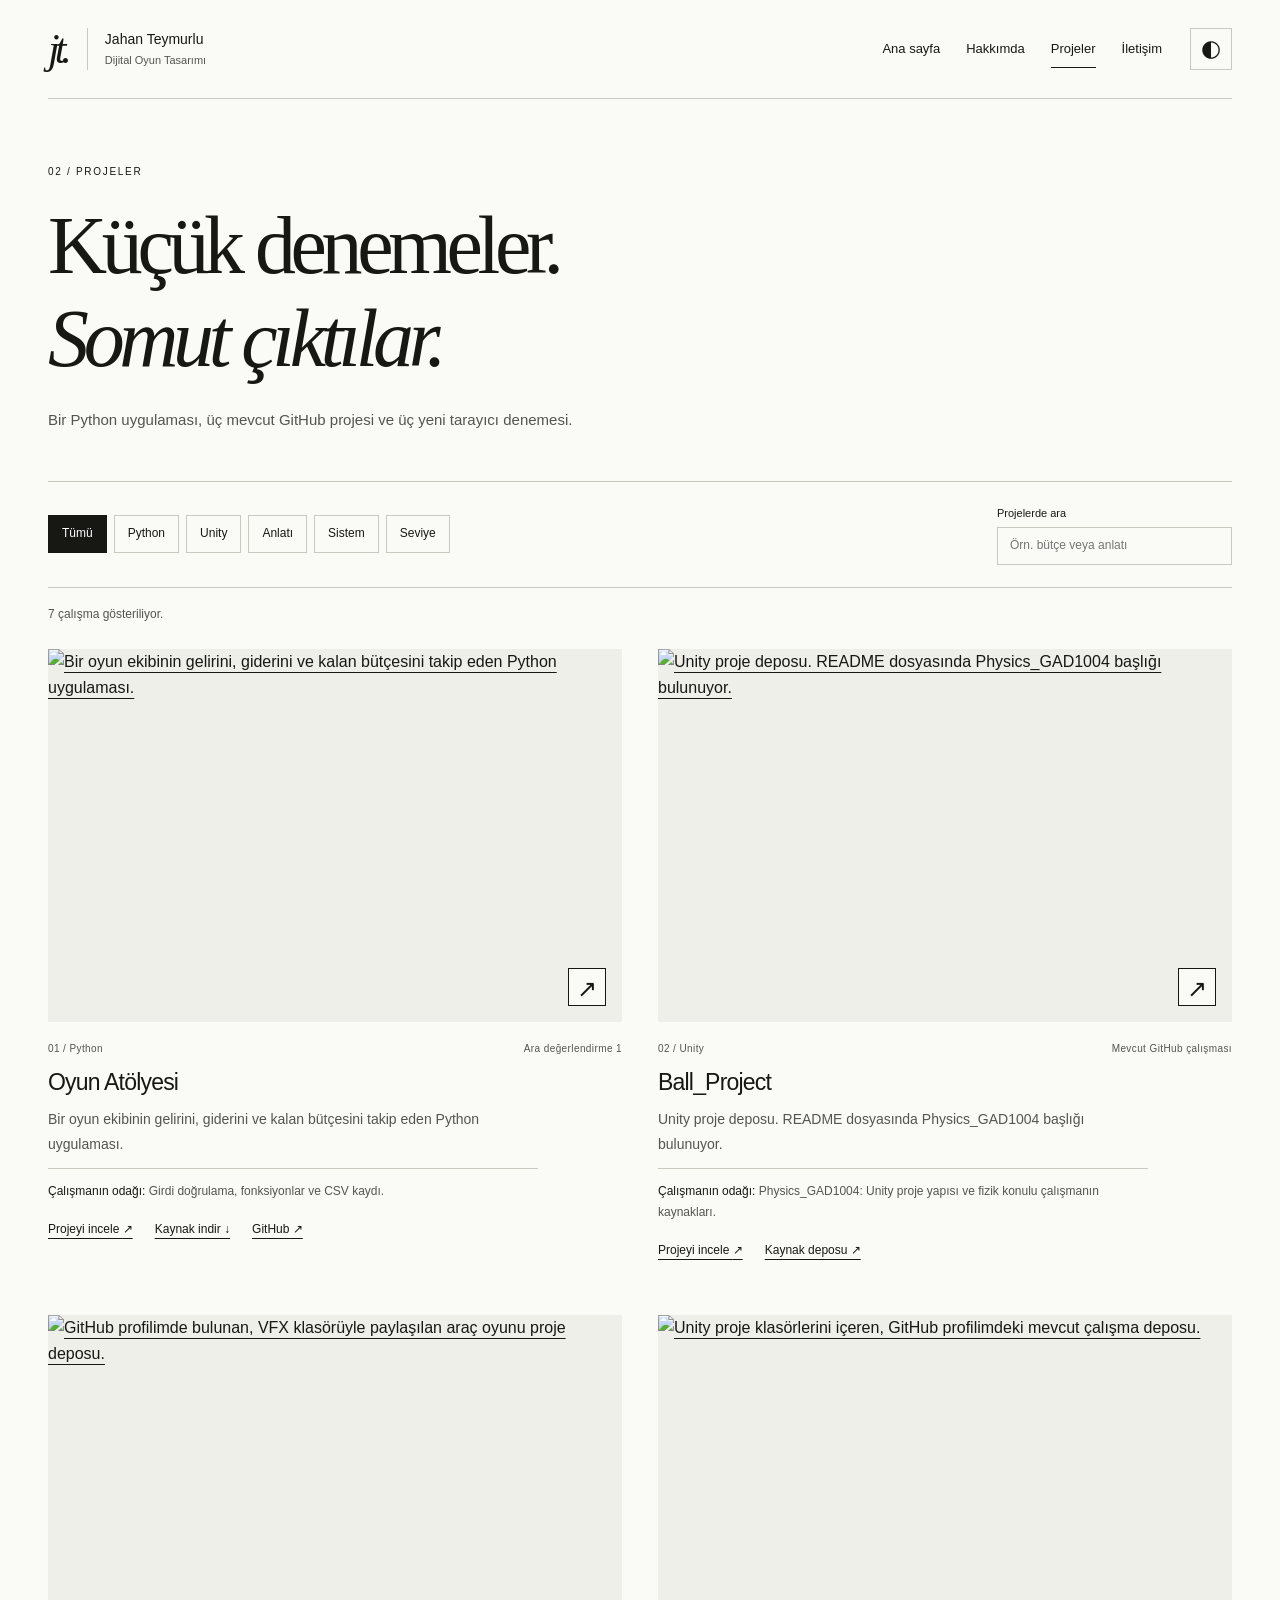
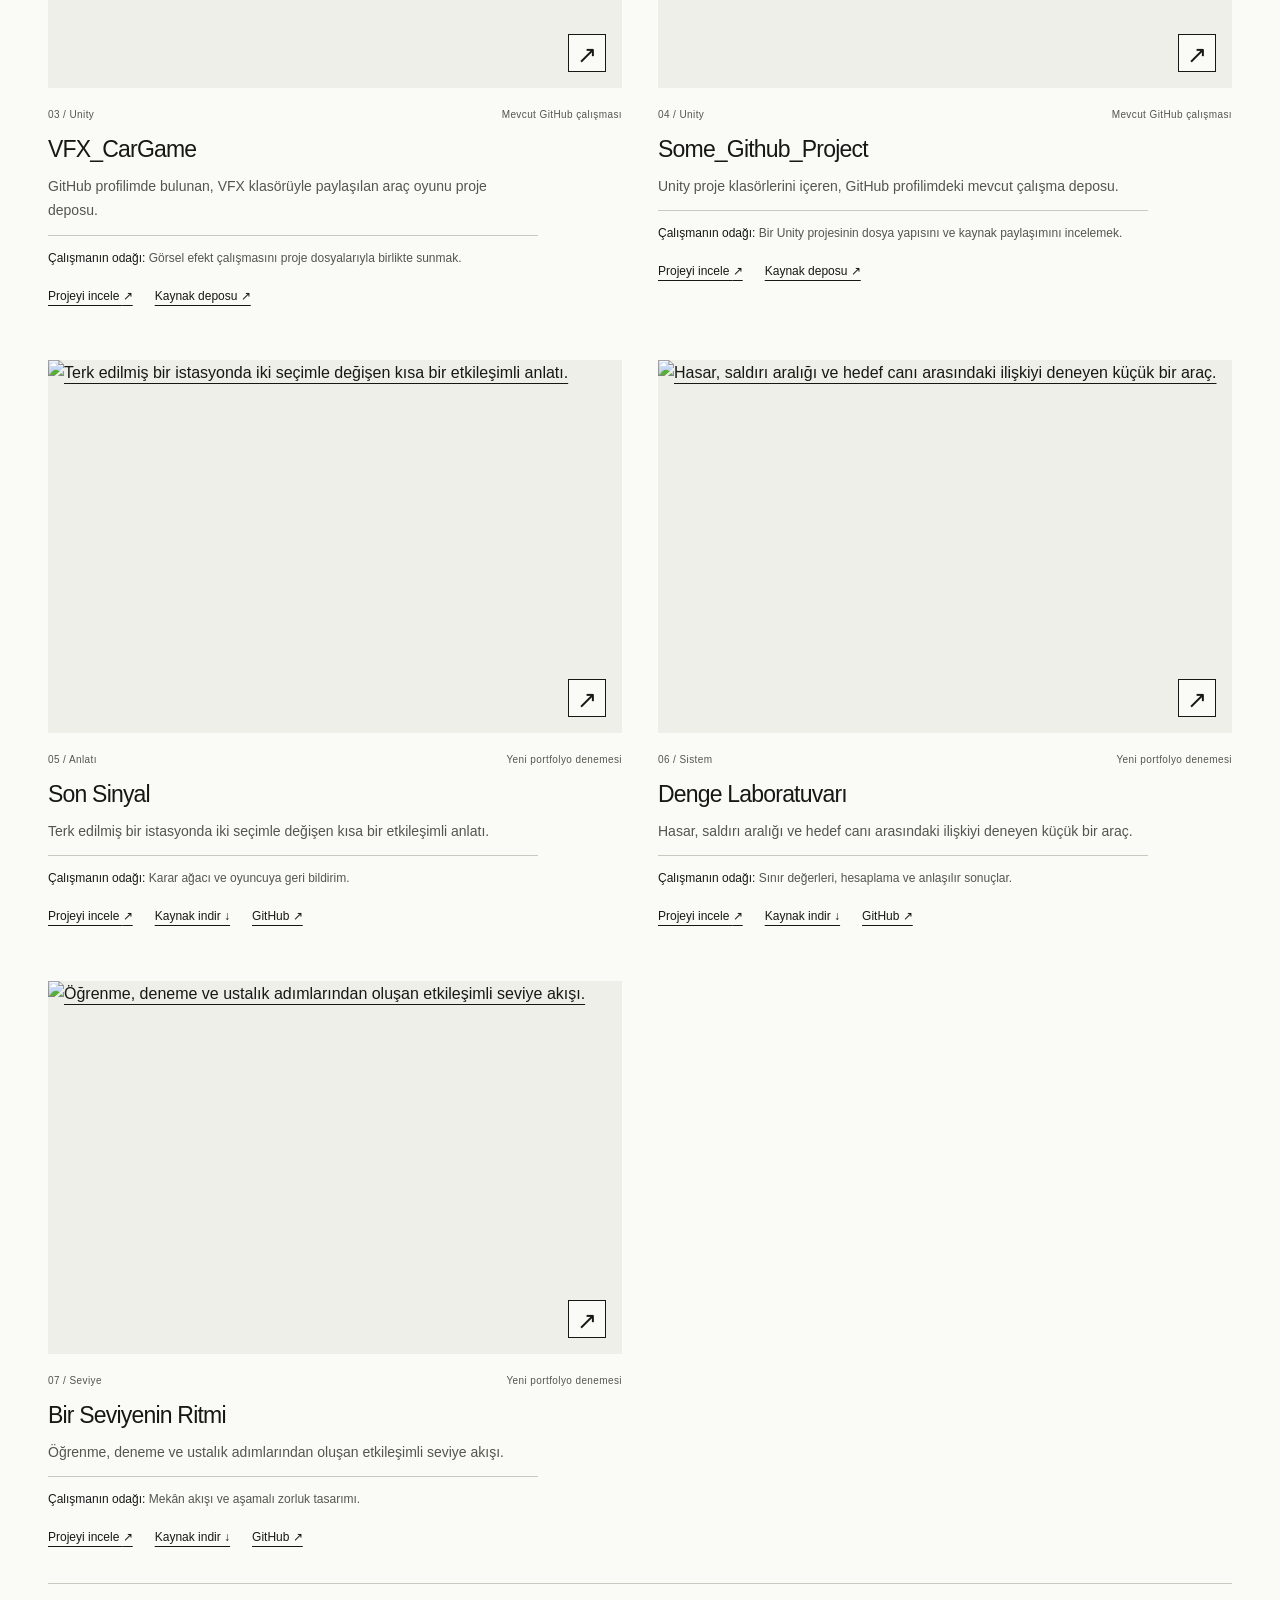
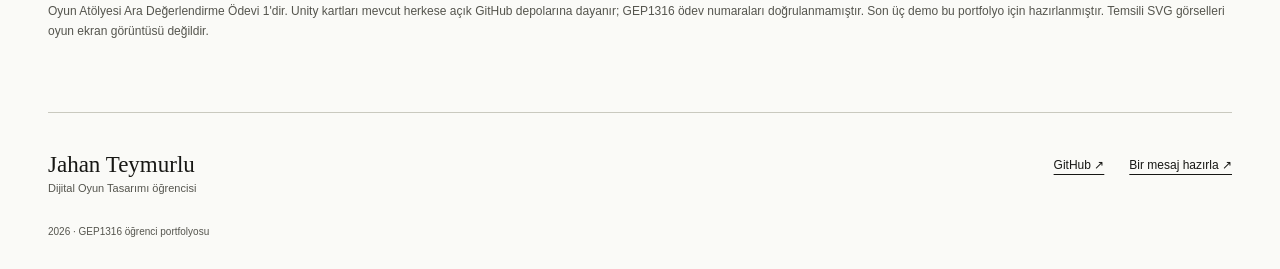
==== projeler.html @ d1275ce3 "Portfolyo ana sayfaları, ortak stiller ve süreç belgeleri" ====
<!doctype html>
<html lang="tr"><head><meta charset="utf-8"><meta name="viewport" content="width=device-width, initial-scale=1">
<meta name="description" content="Jahan Teymurlu'nun dijital oyun tasarımı öğrenci portfolyosu. Python, etkileşimli anlatı ve oyun tasarımı denemeleri.">
<meta name="color-scheme" content="light dark"><meta name="referrer" content="strict-origin-when-cross-origin">
<meta http-equiv="Content-Security-Policy" content="default-src 'self'; script-src 'self'; style-src 'self'; img-src 'self'; connect-src 'none'; form-action 'none'; object-src 'none'; base-uri 'self'">
<title>Projeler · Jahan Teymurlu</title><link rel="icon" href="assets/favicon.svg" type="image/svg+xml">
<link rel="stylesheet" href="style.css"><script src="script.js" defer></script></head>
<body><a class="skip" href="#icerik">İçeriğe geç</a><header class="site-header wrap">
<a class="brand" href="index.html" aria-label="Jahan Teymurlu, ana sayfa"><span class="brand-symbol" aria-hidden="true">jt.</span><span>Jahan Teymurlu<small>Dijital Oyun Tasarımı</small></span></a>
<div class="header-right"><nav id="main-nav" aria-label="Ana gezinti"><a href="index.html">Ana sayfa</a><a href="hakkimda.html">Hakkımda</a><a href="projeler.html" aria-current="page">Projeler</a><a href="iletisim.html">İletişim</a></nav>
<button type="button" class="theme-toggle icon-button" aria-label="Karanlık temayı aç" aria-pressed="false"><span aria-hidden="true">◐</span></button>
<button type="button" class="menu-toggle" aria-expanded="false" aria-controls="main-nav">Menü <span aria-hidden="true">☰</span></button></div></header>
<main id="icerik" class="wrap" tabindex="-1"><section class="page-intro"><p class="eyebrow">02 / PROJELER</p><h1>Küçük denemeler.<br><em>Somut çıktılar.</em></h1><p>Bir Python uygulaması, üç mevcut GitHub projesi ve üç yeni tarayıcı denemesi.</p></section>
<section aria-label="Proje koleksiyonu"><div class="project-toolbar"><div class="filter-group" role="group" aria-label="Projeleri kategoriye göre filtrele"><button type="button" class="filter-button" data-filter="Tümü" aria-pressed="true">Tümü</button><button type="button" class="filter-button" data-filter="Python" aria-pressed="false">Python</button><button type="button" class="filter-button" data-filter="Unity" aria-pressed="false">Unity</button><button type="button" class="filter-button" data-filter="Anlatı" aria-pressed="false">Anlatı</button><button type="button" class="filter-button" data-filter="Sistem" aria-pressed="false">Sistem</button><button type="button" class="filter-button" data-filter="Seviye" aria-pressed="false">Seviye</button></div><div class="search-box"><label for="project-search">Projelerde ara</label><input id="project-search" type="search" placeholder="Örn. bütçe veya anlatı" maxlength="80" autocomplete="off"></div></div>
<p id="project-count" class="results-count" role="status" aria-live="polite">7 çalışma gösteriliyor.</p><h2 class="sr-only">Proje listesi</h2><div class="project-grid" id="project-list"><article class="project-card" data-category="Python" data-title="Oyun Atölyesi">
<a class="project-image" href="projeler/oyun-atolyesi.html" aria-label="Oyun Atölyesi projesini incele"><img src="assets/butce.svg" alt="Bir oyun ekibinin gelirini, giderini ve kalan bütçesini takip eden Python uygulaması." width="800" height="520" loading="lazy"><span class="image-arrow" aria-hidden="true">↗</span></a>
<div class="project-meta"><span>01 / Python</span><span>Ara değerlendirme 1</span></div><h3><a href="projeler/oyun-atolyesi.html">Oyun Atölyesi</a></h3><p>Bir oyun ekibinin gelirini, giderini ve kalan bütçesini takip eden Python uygulaması.</p>
<p class="learning"><strong>Çalışmanın odağı:</strong> Girdi doğrulama, fonksiyonlar ve CSV kaydı.</p><div class="card-links"><a href="projeler/oyun-atolyesi.html">Projeyi incele <span aria-hidden="true">↗</span></a><a href="indir/oyun-atolyesi.zip" download>Kaynak indir ↓</a><a class="repo-link" href="https://github.com/Anpunabis/gep1316-portfolyo" target="_blank" rel="noopener noreferrer">GitHub ↗</a></div></article><article class="project-card" data-category="Unity" data-title="Ball_Project">
<a class="project-image" href="projeler/ball-project.html" aria-label="Ball_Project projesini incele"><img src="assets/ball.svg" alt="Unity proje deposu. README dosyasında Physics_GAD1004 başlığı bulunuyor." width="800" height="520" loading="lazy"><span class="image-arrow" aria-hidden="true">↗</span></a>
<div class="project-meta"><span>02 / Unity</span><span>Mevcut GitHub çalışması</span></div><h3><a href="projeler/ball-project.html">Ball_Project</a></h3><p>Unity proje deposu. README dosyasında Physics_GAD1004 başlığı bulunuyor.</p>
<p class="learning"><strong>Çalışmanın odağı:</strong> Physics_GAD1004: Unity proje yapısı ve fizik konulu çalışmanın kaynakları.</p><div class="card-links"><a href="projeler/ball-project.html">Projeyi incele <span aria-hidden="true">↗</span></a><a href="https://github.com/Anpunabis/Ball_Project" target="_blank" rel="noopener noreferrer">Kaynak deposu ↗</a></div></article><article class="project-card" data-category="Unity" data-title="VFX_CarGame">
<a class="project-image" href="projeler/vfx-cargame.html" aria-label="VFX_CarGame projesini incele"><img src="assets/arac.svg" alt="GitHub profilimde bulunan, VFX klasörüyle paylaşılan araç oyunu proje deposu." width="800" height="520" loading="lazy"><span class="image-arrow" aria-hidden="true">↗</span></a>
<div class="project-meta"><span>03 / Unity</span><span>Mevcut GitHub çalışması</span></div><h3><a href="projeler/vfx-cargame.html">VFX_CarGame</a></h3><p>GitHub profilimde bulunan, VFX klasörüyle paylaşılan araç oyunu proje deposu.</p>
<p class="learning"><strong>Çalışmanın odağı:</strong> Görsel efekt çalışmasını proje dosyalarıyla birlikte sunmak.</p><div class="card-links"><a href="projeler/vfx-cargame.html">Projeyi incele <span aria-hidden="true">↗</span></a><a href="https://github.com/Anpunabis/VFX_CarGame" target="_blank" rel="noopener noreferrer">Kaynak deposu ↗</a></div></article><article class="project-card" data-category="Unity" data-title="Some_Github_Project">
<a class="project-image" href="projeler/unity-denemesi.html" aria-label="Some_Github_Project projesini incele"><img src="assets/unity.svg" alt="Unity proje klasörlerini içeren, GitHub profilimdeki mevcut çalışma deposu." width="800" height="520" loading="lazy"><span class="image-arrow" aria-hidden="true">↗</span></a>
<div class="project-meta"><span>04 / Unity</span><span>Mevcut GitHub çalışması</span></div><h3><a href="projeler/unity-denemesi.html">Some_Github_Project</a></h3><p>Unity proje klasörlerini içeren, GitHub profilimdeki mevcut çalışma deposu.</p>
<p class="learning"><strong>Çalışmanın odağı:</strong> Bir Unity projesinin dosya yapısını ve kaynak paylaşımını incelemek.</p><div class="card-links"><a href="projeler/unity-denemesi.html">Projeyi incele <span aria-hidden="true">↗</span></a><a href="https://github.com/Anpunabis/Some_Github_Project" target="_blank" rel="noopener noreferrer">Kaynak deposu ↗</a></div></article><article class="project-card" data-category="Anlatı" data-title="Son Sinyal">
<a class="project-image" href="projeler/son-sinyal.html" aria-label="Son Sinyal projesini incele"><img src="assets/anlati.svg" alt="Terk edilmiş bir istasyonda iki seçimle değişen kısa bir etkileşimli anlatı." width="800" height="520" loading="lazy"><span class="image-arrow" aria-hidden="true">↗</span></a>
<div class="project-meta"><span>05 / Anlatı</span><span>Yeni portfolyo denemesi</span></div><h3><a href="projeler/son-sinyal.html">Son Sinyal</a></h3><p>Terk edilmiş bir istasyonda iki seçimle değişen kısa bir etkileşimli anlatı.</p>
<p class="learning"><strong>Çalışmanın odağı:</strong> Karar ağacı ve oyuncuya geri bildirim.</p><div class="card-links"><a href="projeler/son-sinyal.html">Projeyi incele <span aria-hidden="true">↗</span></a><a href="projeler/son-sinyal.html" download>Kaynak indir ↓</a><a class="repo-link" href="https://github.com/Anpunabis/gep1316-portfolyo" target="_blank" rel="noopener noreferrer">GitHub ↗</a></div></article><article class="project-card" data-category="Sistem" data-title="Denge Laboratuvarı">
<a class="project-image" href="projeler/denge-laboratuvari.html" aria-label="Denge Laboratuvarı projesini incele"><img src="assets/denge.svg" alt="Hasar, saldırı aralığı ve hedef canı arasındaki ilişkiyi deneyen küçük bir araç." width="800" height="520" loading="lazy"><span class="image-arrow" aria-hidden="true">↗</span></a>
<div class="project-meta"><span>06 / Sistem</span><span>Yeni portfolyo denemesi</span></div><h3><a href="projeler/denge-laboratuvari.html">Denge Laboratuvarı</a></h3><p>Hasar, saldırı aralığı ve hedef canı arasındaki ilişkiyi deneyen küçük bir araç.</p>
<p class="learning"><strong>Çalışmanın odağı:</strong> Sınır değerleri, hesaplama ve anlaşılır sonuçlar.</p><div class="card-links"><a href="projeler/denge-laboratuvari.html">Projeyi incele <span aria-hidden="true">↗</span></a><a href="projeler/denge-laboratuvari.html" download>Kaynak indir ↓</a><a class="repo-link" href="https://github.com/Anpunabis/gep1316-portfolyo" target="_blank" rel="noopener noreferrer">GitHub ↗</a></div></article><article class="project-card" data-category="Seviye" data-title="Bir Seviyenin Ritmi">
<a class="project-image" href="projeler/seviye-akisi.html" aria-label="Bir Seviyenin Ritmi projesini incele"><img src="assets/seviye.svg" alt="Öğrenme, deneme ve ustalık adımlarından oluşan etkileşimli seviye akışı." width="800" height="520" loading="lazy"><span class="image-arrow" aria-hidden="true">↗</span></a>
<div class="project-meta"><span>07 / Seviye</span><span>Yeni portfolyo denemesi</span></div><h3><a href="projeler/seviye-akisi.html">Bir Seviyenin Ritmi</a></h3><p>Öğrenme, deneme ve ustalık adımlarından oluşan etkileşimli seviye akışı.</p>
<p class="learning"><strong>Çalışmanın odağı:</strong> Mekân akışı ve aşamalı zorluk tasarımı.</p><div class="card-links"><a href="projeler/seviye-akisi.html">Projeyi incele <span aria-hidden="true">↗</span></a><a href="projeler/seviye-akisi.html" download>Kaynak indir ↓</a><a class="repo-link" href="https://github.com/Anpunabis/gep1316-portfolyo" target="_blank" rel="noopener noreferrer">GitHub ↗</a></div></article></div><p id="no-results" class="empty-state" hidden>Bu aramaya uygun çalışma bulunamadı. Başka bir kelime deneyin veya Tümü filtresini seçin.</p></section>
<aside class="small-note">Oyun Atölyesi Ara Değerlendirme Ödevi 1'dir. Unity kartları mevcut herkese açık GitHub depolarına dayanır; GEP1316 ödev numaraları doğrulanmamıştır. Son üç demo bu portfolyo için hazırlanmıştır. Temsili SVG görselleri oyun ekran görüntüsü değildir.</aside></main>
<footer class="site-footer wrap"><a class="footer-name" href="index.html">Jahan Teymurlu<span>Dijital Oyun Tasarımı öğrencisi</span></a><div><a href="https://github.com/Anpunabis" target="_blank" rel="noopener noreferrer">GitHub ↗</a><a href="iletisim.html">Bir mesaj hazırla ↗</a></div><p>2026 · GEP1316 öğrenci portfolyosu</p></footer>
</body></html>
---- style.css ----
/* Ortak stiller. Harici font, izleyici ve CSS kütüphanesi kullanılmaz. */
:root{color-scheme:light;--bg:#fafaf7;--surface:#efefea;--ink:#171714;--muted:#55554e;--line:#c9c9bf;--inverse:#fff;--error:#9e2020;--serif:Georgia,'Times New Roman',serif;--sans:Arial,Helvetica,sans-serif}
:root[data-theme=dark]{color-scheme:dark;--bg:#171714;--surface:#252521;--ink:#f5f5ed;--muted:#b9b9ae;--line:#58584f;--inverse:#171714;--error:#ffb4b4}
*{box-sizing:border-box}html{scroll-behavior:smooth;scroll-padding-top:28px}body{margin:0;background:var(--bg);color:var(--ink);font:16px/1.65 var(--sans)}a{color:inherit;text-underline-offset:5px}a:hover{text-decoration-thickness:2px}button,input,textarea{font:inherit}button,a,input,textarea{-webkit-tap-highlight-color:transparent}button{cursor:pointer}button:disabled{cursor:wait}img{max-width:100%;height:auto;display:block}button:focus-visible,a:focus-visible,input:focus-visible,textarea:focus-visible,[tabindex]:focus-visible{outline:3px solid var(--ink);outline-offset:5px}input,textarea{border-radius:0}h1,h2,h3,p,figure{margin:0}h1,h2,h3{line-height:1.13;font-weight:400}h1,h2{font-family:var(--serif)}h1{font-size:clamp(48px,6.4vw,92px);letter-spacing:-.065em}h1 em{font-weight:400}h2{font-size:clamp(30px,3vw,44px);letter-spacing:-.04em}h3{font-size:23px;letter-spacing:-.035em}p+p{margin-top:17px}[hidden]{display:none!important}.wrap{width:min(1240px,calc(100% - 96px));margin-inline:auto}.skip{position:fixed;left:20px;top:-100px;padding:12px 20px;background:var(--ink);color:var(--inverse);z-index:20}.skip:focus{top:12px}.site-header{display:flex;align-items:center;justify-content:space-between;gap:22px;padding-block:28px;border-bottom:1px solid var(--line)}.brand{display:flex;align-items:center;gap:17px;text-decoration:none;font-size:14px;line-height:1.4}.brand-symbol{font:italic 42px/1 var(--serif);letter-spacing:-5px;border-right:1px solid var(--line);padding-right:20px}.brand small{display:block;color:var(--muted);font-size:11px;margin-top:3px}.header-right{display:flex;align-items:center;gap:28px}nav{display:flex;gap:26px}nav a{font-size:13px;text-decoration:none;padding-block:8px}nav a[aria-current]{border-bottom:1px solid var(--ink)}.icon-button{border:1px solid var(--line);background:none;color:var(--ink);width:42px;height:42px;font-size:23px;display:grid;place-items:center}.menu-toggle{display:none;background:none;color:var(--ink);border:1px solid var(--line);padding:9px 12px}.hero{display:grid;grid-template-columns:1.25fr 1fr;gap:7%;padding-block:72px 82px;align-items:center}.eyebrow{font-size:10px;font-family:var(--sans);font-weight:400;letter-spacing:.17em;line-height:1.6}.dot{display:inline-block;width:6px;height:6px;background:var(--ink);border-radius:50%;margin-right:8px;vertical-align:middle}.hero h1{margin-top:28px;font-size:clamp(48px,5.6vw,82px)}.hero-intro{max-width:445px;color:var(--muted);margin-top:28px;font-size:15px;line-height:1.8}.hero-actions{display:flex;align-items:center;flex-wrap:wrap;gap:25px;margin-top:30px}.button{display:inline-flex;justify-content:center;align-items:center;gap:28px;padding:14px 21px;color:var(--inverse);background:var(--ink);border:1px solid var(--ink);text-decoration:none;font-size:13px;line-height:1.5}.button:hover{opacity:.85}.button.secondary{color:var(--ink);background:none}.text-link{background:none;border:0;padding:0;font-size:13px;color:var(--ink);text-decoration:underline;text-underline-offset:6px;white-space:nowrap}.hero-caption{display:flex;gap:20px;flex-wrap:wrap;margin-top:66px;font-size:10px;color:var(--muted);letter-spacing:.02em}.hero-art{min-width:0}.hero-art img{width:100%;max-height:465px;object-fit:cover;object-position:center;border:1px solid var(--line)}.hero-art figcaption{display:flex;justify-content:space-between;font-size:9px;letter-spacing:.12em;margin-top:12px}.section{padding-block:54px 70px;border-top:1px solid var(--line)}.section-heading{display:flex;align-items:end;justify-content:space-between;gap:20px;margin-bottom:34px}.section-heading h2{margin-top:12px}.project-grid{display:grid;grid-template-columns:1fr 1fr;gap:54px 36px}.project-card{min-width:0}.project-image{position:relative;display:block;overflow:hidden;background:var(--surface)}.project-image img{width:100%;transition:transform .25s ease}.project-image:hover img{transform:scale(1.025)}.image-arrow{position:absolute;right:16px;bottom:16px;border:1px solid #171714;background:#fafaf7;color:#171714;display:grid;place-items:center;width:38px;height:38px;font-size:24px}.project-meta{display:flex;justify-content:space-between;gap:12px;margin-top:19px;color:var(--muted);font-size:10px;letter-spacing:.04em}.project-card h3{margin-top:12px}.project-card h3 a{text-decoration:none}.project-card>p{font-size:14px;line-height:1.75;color:var(--muted);margin-top:12px;max-width:490px}.project-card .learning{font-size:12px;padding-top:12px;border-top:1px solid var(--line)}.learning strong{font-weight:400;color:var(--ink)}.card-links{display:flex;gap:22px;flex-wrap:wrap;margin-top:18px;font-size:12px}.approach{margin-block:0 76px;padding:42px;border:1px solid var(--line);display:grid;grid-template-columns:1fr 1.2fr;gap:24px 50px}.approach .eyebrow{grid-column:1/-1}.approach p:not(.eyebrow){align-self:center;color:var(--muted);font-size:14px;max-width:400px}.approach>a{grid-column:2}.site-footer{border-top:1px solid var(--line);padding-block:35px 28px;display:grid;grid-template-columns:1fr auto;gap:30px}.footer-name{font-family:var(--serif);font-size:23px;line-height:1.5;text-decoration:none}.footer-name span{display:block;font:11px var(--sans);color:var(--muted)}.site-footer>div{display:flex;gap:25px;font-size:12px;align-items:start;padding-top:8px}.site-footer>p{grid-column:1/-1;font-size:10px;color:var(--muted)}.page-intro{padding-block:65px 48px}.page-intro h1{margin-top:20px}.page-intro>p:last-child{color:var(--muted);font-size:15px;max-width:640px;margin-top:23px}.page-intro.compact{padding-top:30px}.about-layout{display:grid;grid-template-columns:.8fr 1.2fr;gap:90px;padding-bottom:85px}.profile-note img{border:1px solid var(--line)}.profile-note p{font-size:12px;color:var(--muted);margin-top:15px;max-width:300px}.about-text section+section{margin-top:38px;padding-top:32px;border-top:1px solid var(--line)}.about-text h2{font-size:30px;margin-top:10px}.about-text p:not(.eyebrow){margin-top:18px;font-size:14px;color:var(--muted)}.tag-list{padding:0;margin:20px 0 0;list-style:none;display:flex;gap:8px;flex-wrap:wrap}.tag-list li{padding:5px 11px;border:1px solid var(--line);font-size:11px}.note{background:var(--surface);padding:24px}.note h2{font-size:25px}.note p{font-size:13px;color:var(--muted);margin-top:12px}.note .button{margin-top:22px}.project-toolbar{border-block:1px solid var(--line);padding-block:22px;display:flex;align-items:center;justify-content:space-between;gap:25px}.filter-group{display:flex;gap:7px;flex-wrap:wrap}.filter-button{padding:8px 13px;background:none;color:var(--ink);border:1px solid var(--line);font-size:12px}.filter-button[aria-pressed=true]{background:var(--ink);border-color:var(--ink);color:var(--inverse)}.search-box label{display:block;font-size:11px;margin-bottom:5px}.search-box input{width:235px;max-width:100%;padding:8px 12px;background:var(--bg);border:1px solid var(--line);color:var(--ink);font-size:12px}.results-count{font-size:12px;color:var(--muted);padding-block:17px 24px}.small-note{color:var(--muted);font-size:12px;margin-block:35px 70px;border-top:1px solid var(--line);padding-top:18px}.empty-state{padding:38px;background:var(--surface)}.contact-layout{display:grid;grid-template-columns:.8fr 1.2fr;gap:100px;margin-bottom:80px}.contact-aside h2,.form-section h2{font-size:30px;margin-bottom:25px}.social-row{display:flex;justify-content:space-between;border-block:1px solid var(--line);padding:18px 0;text-decoration:none;font-size:17px}.social-row small{display:block;font-size:12px;color:var(--muted)}.contact-aside>p{font-size:13px;color:var(--muted);margin-block:25px}.contact-aside .note strong{font-size:13px}.field{margin-bottom:21px}.field label{display:block;font-size:13px;margin-bottom:8px}.field label span{color:var(--muted);font-size:11px}.field input,.field textarea{display:block;width:100%;padding:11px 13px;border:1px solid var(--line);background:var(--bg);color:var(--ink);font-size:14px}.field textarea{resize:vertical;min-height:135px}.field [aria-invalid=true]{border:2px solid var(--error)}.field-error{font-size:12px;color:var(--error);min-height:0}.field-error:not(:empty){margin-top:6px}.field-foot{display:flex;justify-content:space-between;gap:10px;font-size:10px;color:var(--muted);margin-top:5px}.privacy-note{font-size:11px;color:var(--muted);margin-block:8px 22px}.message-preview{margin-top:25px;background:var(--surface);padding:24px}.message-preview h3{font-size:20px}.message-preview pre{white-space:pre-wrap;overflow-wrap:anywhere;font:13px/1.8 var(--sans);margin-block:18px}.hint{font-size:11px;color:var(--muted);margin-top:10px}#form-status{font-size:13px;margin-top:18px}.back-link{display:inline-block;font-size:12px;margin-top:35px}.detail-image{width:100%;max-height:450px;object-fit:cover;border:1px solid var(--line)}.detail-grid{display:grid;grid-template-columns:1.3fr 1fr;gap:65px;margin-block:42px 80px}.detail-grid h2{font-size:28px;margin-block:25px 14px}.detail-grid p{font-size:14px;color:var(--muted)}.detail-grid .note{align-self:start}.detail-grid .note h2{margin-top:0}.demo-layout{display:grid;grid-template-columns:1.35fr 1fr;gap:65px;margin-bottom:80px}.story-panel,.calculator{padding:35px;border:1px solid var(--line);background:var(--surface)}.story-panel h2{font-size:35px;margin-block:18px}.story-panel>p:not(.eyebrow){font-size:15px}.choice-list{display:grid;gap:12px;margin-block:25px}.choice-list button{padding:14px 18px;background:var(--bg);color:var(--ink);border:1px solid var(--ink);text-align:left;font-size:14px}.choice-list button:hover{background:var(--ink);color:var(--inverse)}#story-reset{margin-top:24px}.demo-notes h2,.demo-notes h3{font-size:25px;margin-block:0 18px}.demo-notes h3{margin-top:30px;font-family:var(--serif)}.demo-notes p{font-size:14px;color:var(--muted)}.calculator h2{font-size:30px;margin-bottom:25px}.balance-result{border-top:1px solid var(--line);margin-top:25px;padding-top:25px;display:grid;grid-template-columns:repeat(3,1fr);gap:15px}.balance-result span{font-size:10px;color:var(--muted)}.balance-result strong{display:block;font:26px var(--serif);color:var(--ink);margin-top:7px}#balance-error{font-size:12px;color:var(--error);margin-top:15px}.level-image{object-fit:contain;background:#efefea;max-height:440px}.level-demo{margin-block:40px 70px}.level-demo h2{font-size:30px}.stage-buttons{display:grid;grid-template-columns:repeat(4,1fr);gap:12px;margin-block:25px}.stage-buttons button{border:1px solid var(--line);padding:12px;background:none;color:var(--ink);font-size:12px}.stage-buttons button[aria-pressed=true]{background:var(--ink);color:var(--inverse)}.stage-note{padding:30px;background:var(--surface)}.stage-note h3{font-family:var(--serif);font-size:26px;margin-bottom:14px}.stage-note p{font-size:14px;max-width:750px}
@media(min-width:1600px){.hero{padding-block:95px}.hero-art img{max-height:520px}}
@media(max-width:1024px){.wrap{width:calc(100% - 56px)}.hero{gap:5%;padding-block:50px}.hero h1{font-size:60px}.hero-caption{margin-top:32px;gap:10px}.header-right{gap:18px}nav{gap:18px}.about-layout,.contact-layout{gap:45px}.project-toolbar{align-items:start}.demo-layout{gap:30px}.detail-grid{gap:35px}.story-panel,.calculator{padding:25px}.balance-result{grid-template-columns:1fr;gap:15px}.balance-result strong{display:inline-block;margin-left:12px}}
@media(max-width:700px){.wrap{width:calc(100% - 36px)}.site-header{padding-block:18px;gap:12px;flex-wrap:wrap}.brand{gap:12px;font-size:12px}.brand-symbol{font-size:35px;padding-right:14px}.brand small{font-size:9px}.header-right{gap:9px}.icon-button{width:38px;height:38px}.menu-toggle{display:block;font-size:12px}.js nav{display:none}.js nav[data-open=true]{display:flex}nav{order:3;position:absolute;left:18px;right:18px;top:92px;z-index:10;flex-direction:column;padding:17px;background:var(--bg);border:1px solid var(--ink);gap:4px}nav a{padding:10px;font-size:14px}.hero{grid-template-columns:1fr;padding-block:42px;gap:38px}.hero h1{font-size:clamp(46px,10vw,70px);margin-top:21px}.hero-intro{font-size:14px;margin-top:20px}.hero-actions{margin-top:23px;gap:22px}.hero-caption{margin-top:30px;gap:16px}.hero-art img{max-height:330px}.hero-art figcaption{font-size:8px}.section{padding-block:32px 45px}.section-heading{align-items:start;gap:14px;margin-bottom:24px}.section-heading>.text-link{font-size:11px;margin-top:22px}.project-grid{grid-template-columns:1fr;gap:38px}.project-meta{font-size:9px}.project-card h3{font-size:24px}.approach{padding:24px;grid-template-columns:1fr;gap:22px;margin-bottom:45px}.approach>a,.approach .eyebrow{grid-column:auto}.site-footer{grid-template-columns:1fr;gap:22px}.site-footer>p{grid-column:auto}.page-intro{padding-block:40px 32px}.page-intro h1{font-size:clamp(43px,9vw,64px)}.page-intro>p:last-child{font-size:14px;margin-top:20px}.about-layout,.contact-layout,.detail-grid,.demo-layout{grid-template-columns:1fr;gap:35px;margin-bottom:45px}.about-layout{padding-bottom:0}.profile-note img{max-height:300px;width:100%;object-fit:cover}.profile-note p{max-width:none}.about-text section+section{padding-top:25px;margin-top:28px}.project-toolbar{flex-direction:column;gap:18px}.filter-group{gap:7px}.filter-button{padding:7px 10px;font-size:11px}.search-box{width:100%}.search-box input{width:100%}.contact-aside .note{padding:20px}.contact-aside h2{margin-bottom:18px}.detail-grid{margin-top:28px}.demo-layout{gap:35px}.story-panel,.calculator{padding:23px}.story-panel h2{font-size:30px}.stage-buttons{grid-template-columns:1fr 1fr}.stage-note{padding:23px}.small-note{margin-bottom:40px}.detail-image{max-height:300px}.back-link{margin-top:25px}}
@media(prefers-reduced-motion:reduce){html{scroll-behavior:auto}*,*::before,*::after{transition:none!important;animation:none!important}}
.sr-only{position:absolute;width:1px;height:1px;padding:0;margin:-1px;overflow:hidden;clip-path:inset(50%);white-space:nowrap;border:0}
@media print{body{color:#000;background:#fff}.site-header,.site-footer,.filter-group,.search-box,.hero-actions{display:none}.wrap{width:100%}.hero,.project-grid,.about-layout{display:block}.hero-art{max-width:45%}a{color:#000}.project-card{break-inside:avoid;margin-bottom:25px}}
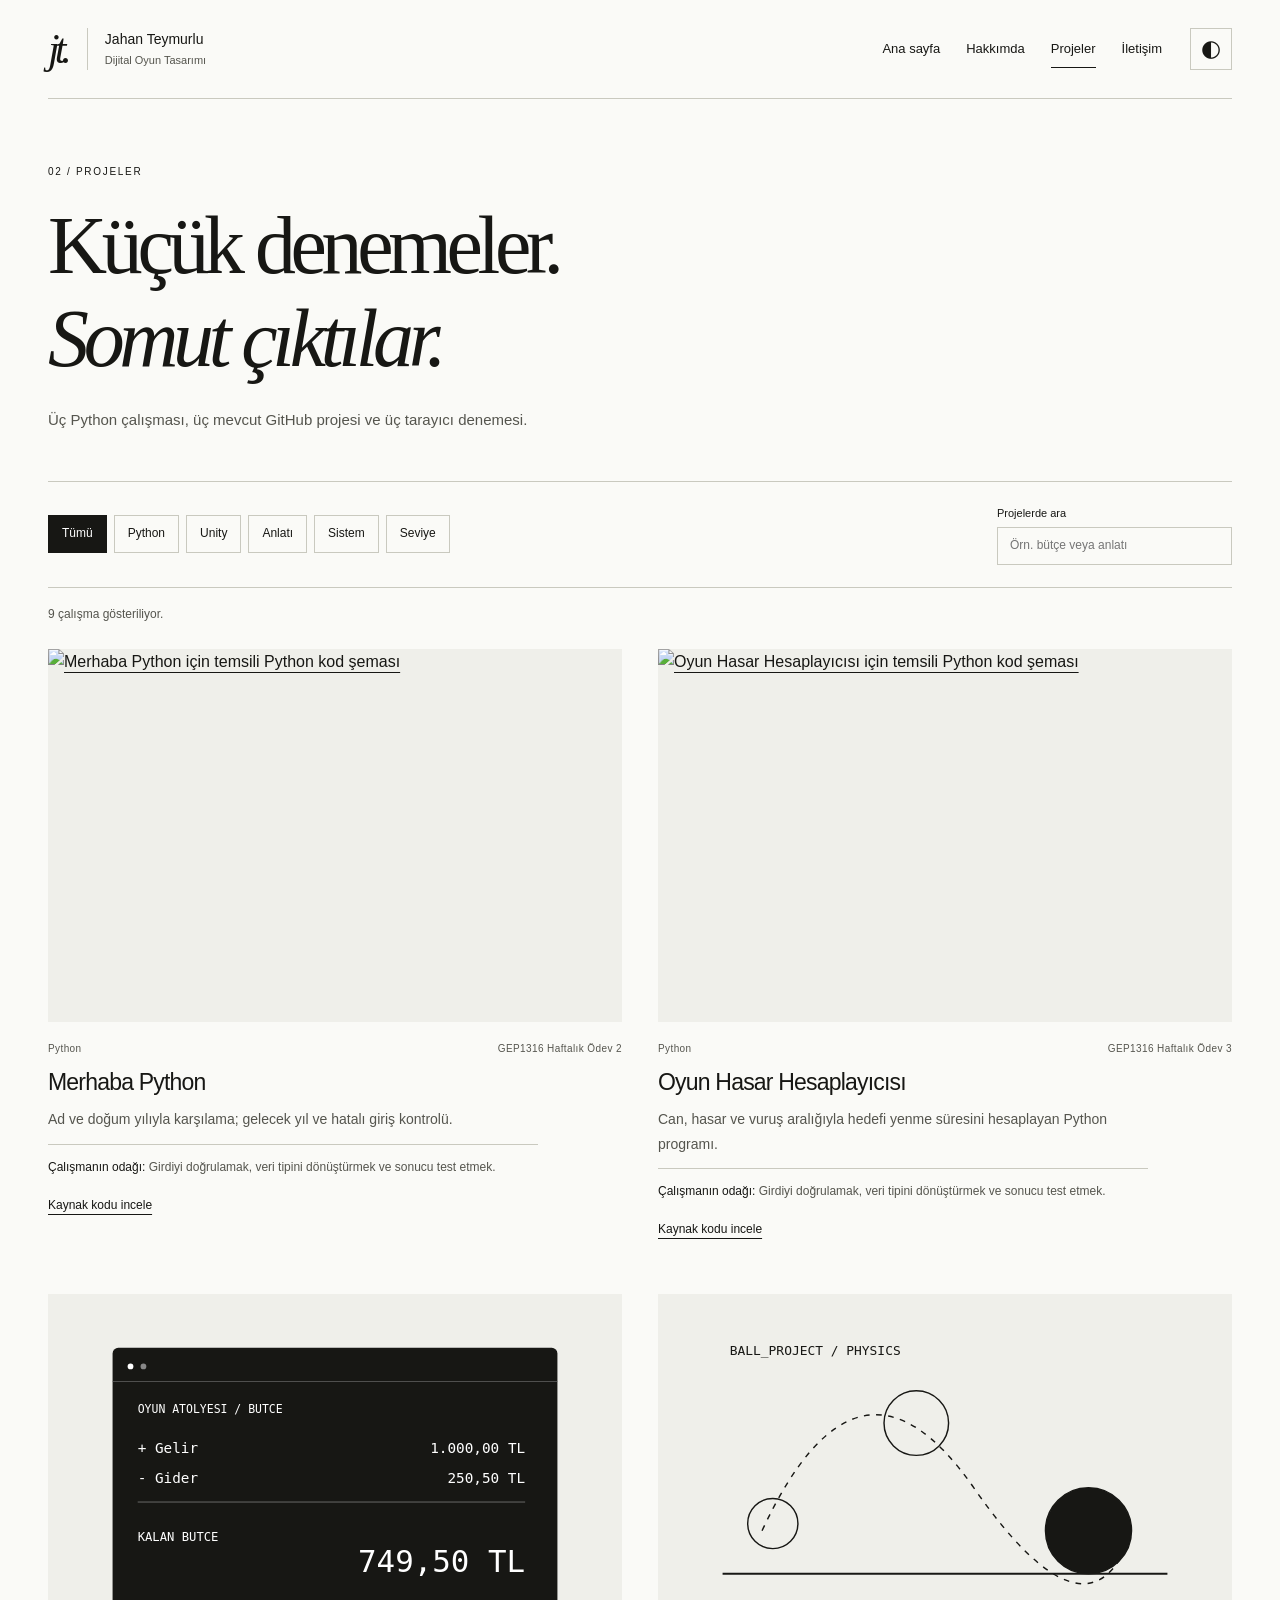
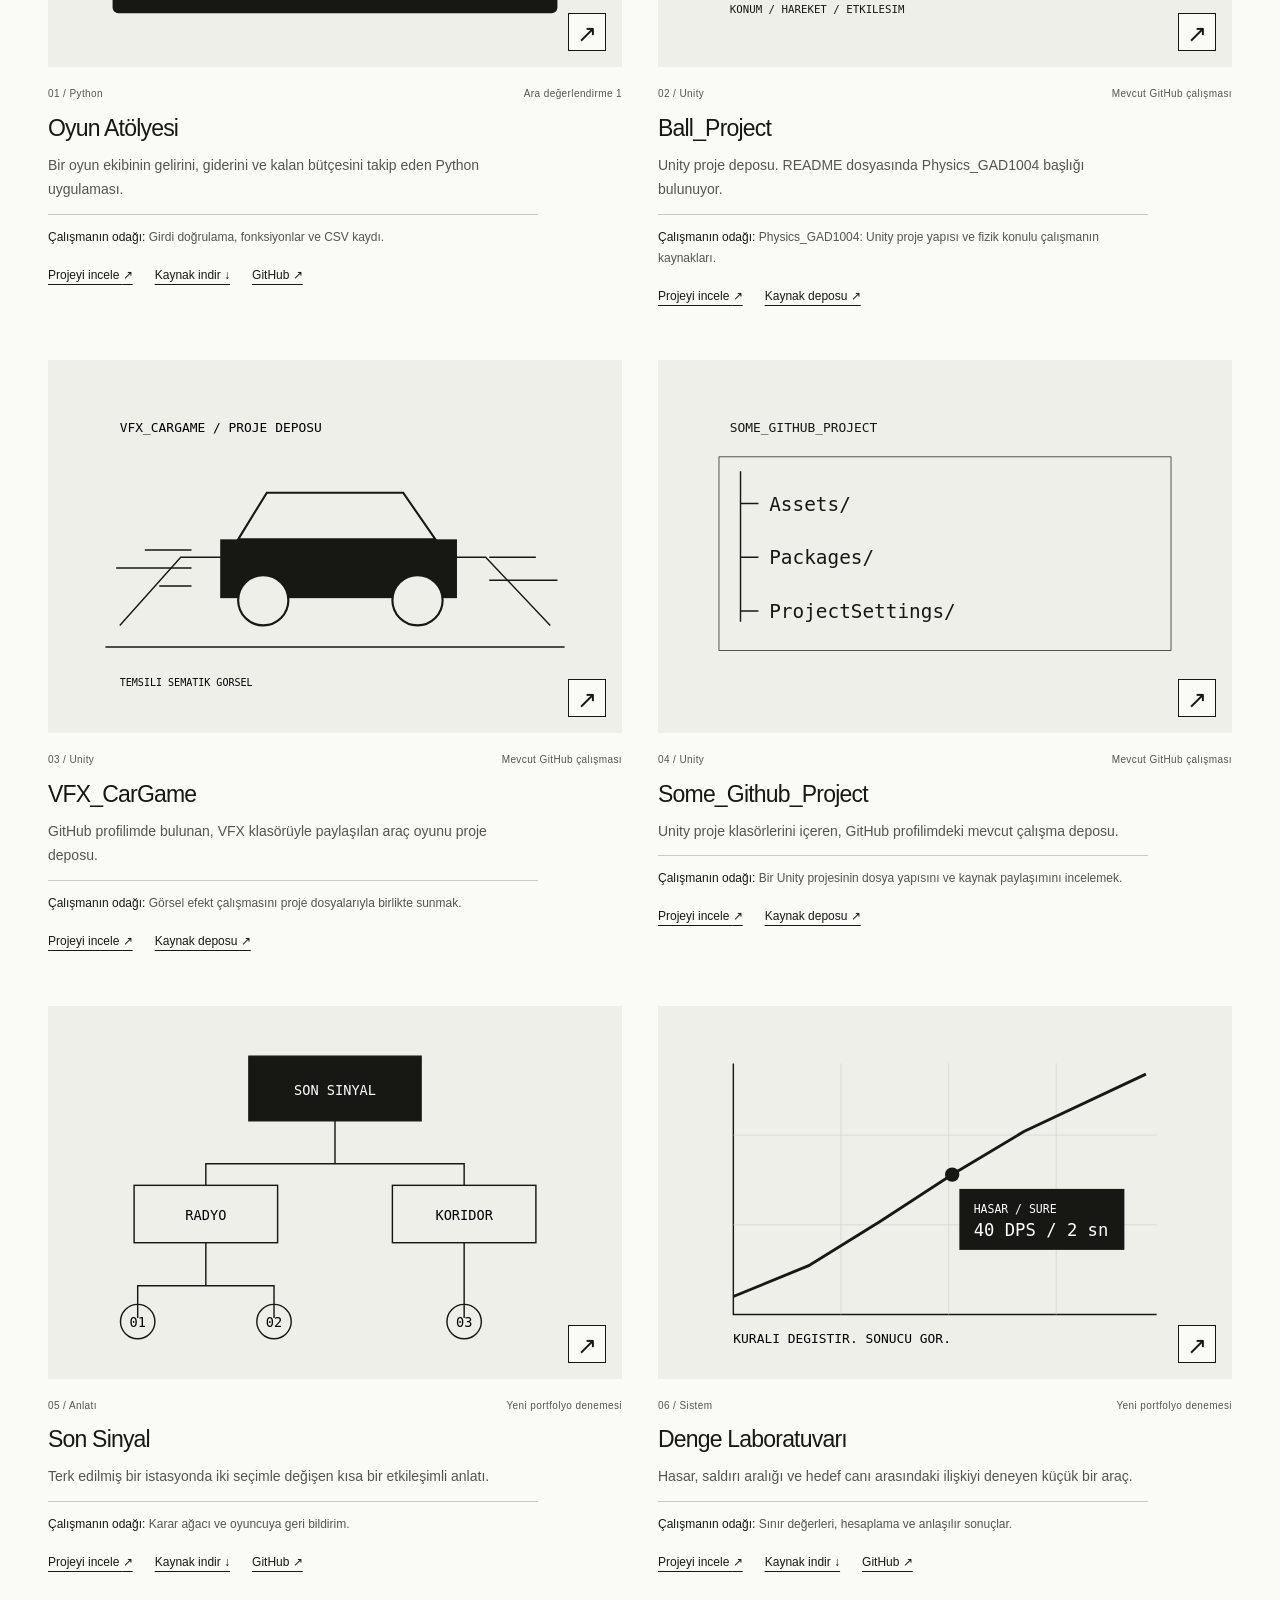
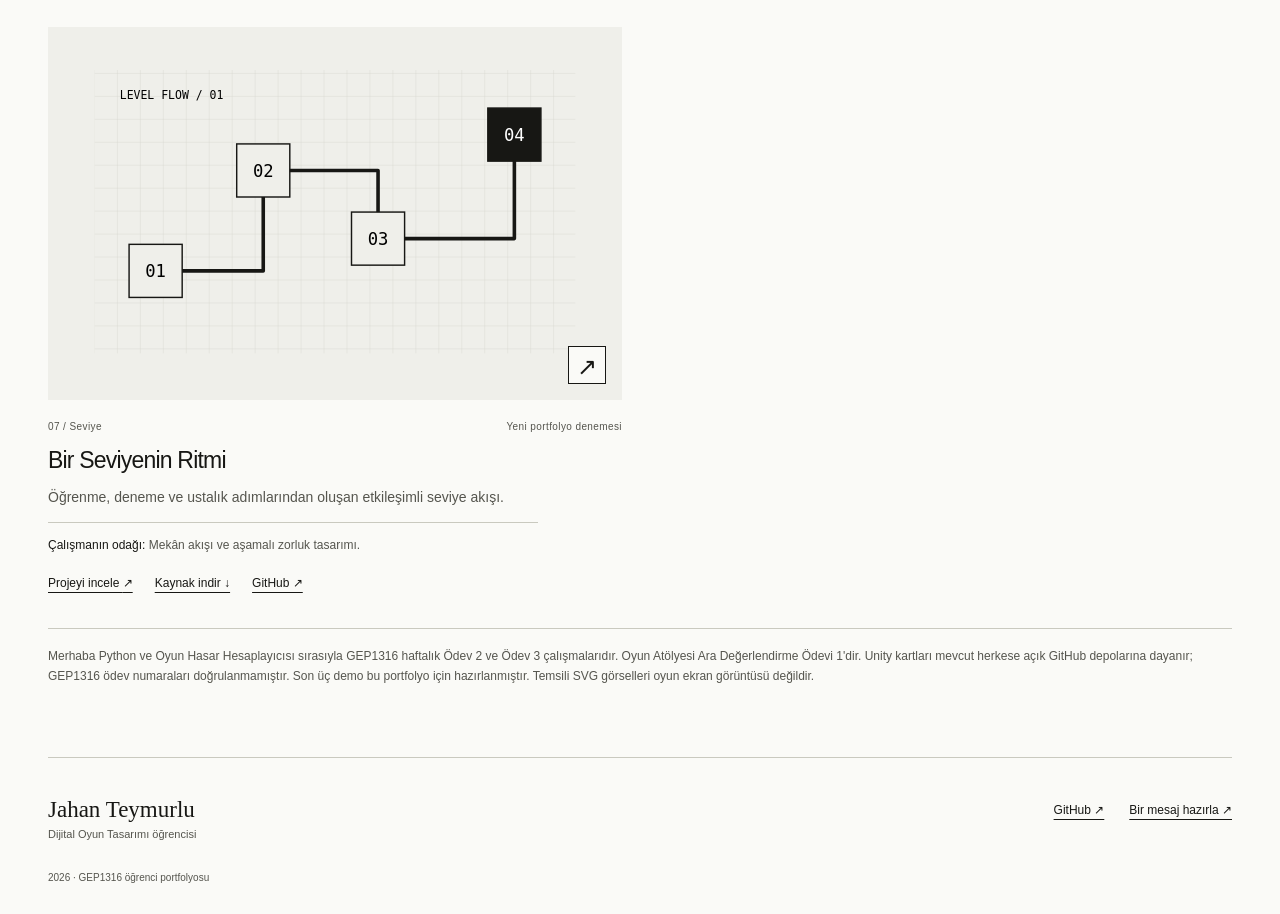
==== commit 79bfb02a: "Haftalik Odev 2 ve 3 programlarini portfolyoya ekle" ====
--- a/projeler.html
+++ b/projeler.html
@@ -10,9 +10,9 @@
 <div class="header-right"><nav id="main-nav" aria-label="Ana gezinti"><a href="index.html">Ana sayfa</a><a href="hakkimda.html">Hakkımda</a><a href="projeler.html" aria-current="page">Projeler</a><a href="iletisim.html">İletişim</a></nav>
 <button type="button" class="theme-toggle icon-button" aria-label="Karanlık temayı aç" aria-pressed="false"><span aria-hidden="true">◐</span></button>
 <button type="button" class="menu-toggle" aria-expanded="false" aria-controls="main-nav">Menü <span aria-hidden="true">☰</span></button></div></header>
-<main id="icerik" class="wrap" tabindex="-1"><section class="page-intro"><p class="eyebrow">02 / PROJELER</p><h1>Küçük denemeler.<br><em>Somut çıktılar.</em></h1><p>Bir Python uygulaması, üç mevcut GitHub projesi ve üç yeni tarayıcı denemesi.</p></section>
+<main id="icerik" class="wrap" tabindex="-1"><section class="page-intro"><p class="eyebrow">02 / PROJELER</p><h1>Küçük denemeler.<br><em>Somut çıktılar.</em></h1><p>Üç Python çalışması, üç mevcut GitHub projesi ve üç tarayıcı denemesi.</p></section>
 <section aria-label="Proje koleksiyonu"><div class="project-toolbar"><div class="filter-group" role="group" aria-label="Projeleri kategoriye göre filtrele"><button type="button" class="filter-button" data-filter="Tümü" aria-pressed="true">Tümü</button><button type="button" class="filter-button" data-filter="Python" aria-pressed="false">Python</button><button type="button" class="filter-button" data-filter="Unity" aria-pressed="false">Unity</button><button type="button" class="filter-button" data-filter="Anlatı" aria-pressed="false">Anlatı</button><button type="button" class="filter-button" data-filter="Sistem" aria-pressed="false">Sistem</button><button type="button" class="filter-button" data-filter="Seviye" aria-pressed="false">Seviye</button></div><div class="search-box"><label for="project-search">Projelerde ara</label><input id="project-search" type="search" placeholder="Örn. bütçe veya anlatı" maxlength="80" autocomplete="off"></div></div>
-<p id="project-count" class="results-count" role="status" aria-live="polite">7 çalışma gösteriliyor.</p><h2 class="sr-only">Proje listesi</h2><div class="project-grid" id="project-list"><article class="project-card" data-category="Python" data-title="Oyun Atölyesi">
+<p id="project-count" class="results-count" role="status" aria-live="polite">9 çalışma gösteriliyor.</p><h2 class="sr-only">Proje listesi</h2><div class="project-grid" id="project-list"><article class="project-card" data-category="Python" data-title="Merhaba Python"><a class="project-image" href="https://github.com/Anpunabis/gep1316-portfolyo/blob/main/merhaba.py" aria-label="Merhaba Python kaynak kodu"><img src="assets/haftalik-python.svg" alt="Merhaba Python için temsili Python kod şeması" width="800" height="520" loading="lazy"></a><div class="project-meta"><span>Python</span><span>GEP1316 Haftalık Ödev 2</span></div><h3><a href="https://github.com/Anpunabis/gep1316-portfolyo/blob/main/merhaba.py">Merhaba Python</a></h3><p>Ad ve doğum yılıyla karşılama; gelecek yıl ve hatalı giriş kontrolü.</p><p class="learning"><strong>Çalışmanın odağı:</strong> Girdiyi doğrulamak, veri tipini dönüştürmek ve sonucu test etmek.</p><div class="card-links"><a href="https://github.com/Anpunabis/gep1316-portfolyo/blob/main/merhaba.py">Kaynak kodu incele</a></div></article><article class="project-card" data-category="Python" data-title="Oyun Hasar Hesaplayıcısı"><a class="project-image" href="https://github.com/Anpunabis/gep1316-portfolyo/blob/main/hesaplayici.py" aria-label="Oyun Hasar Hesaplayıcısı kaynak kodu"><img src="assets/haftalik-python.svg" alt="Oyun Hasar Hesaplayıcısı için temsili Python kod şeması" width="800" height="520" loading="lazy"></a><div class="project-meta"><span>Python</span><span>GEP1316 Haftalık Ödev 3</span></div><h3><a href="https://github.com/Anpunabis/gep1316-portfolyo/blob/main/hesaplayici.py">Oyun Hasar Hesaplayıcısı</a></h3><p>Can, hasar ve vuruş aralığıyla hedefi yenme süresini hesaplayan Python programı.</p><p class="learning"><strong>Çalışmanın odağı:</strong> Girdiyi doğrulamak, veri tipini dönüştürmek ve sonucu test etmek.</p><div class="card-links"><a href="https://github.com/Anpunabis/gep1316-portfolyo/blob/main/hesaplayici.py">Kaynak kodu incele</a></div></article><article class="project-card" data-category="Python" data-title="Oyun Atölyesi">
 <a class="project-image" href="projeler/oyun-atolyesi.html" aria-label="Oyun Atölyesi projesini incele"><img src="assets/butce.svg" alt="Bir oyun ekibinin gelirini, giderini ve kalan bütçesini takip eden Python uygulaması." width="800" height="520" loading="lazy"><span class="image-arrow" aria-hidden="true">↗</span></a>
 <div class="project-meta"><span>01 / Python</span><span>Ara değerlendirme 1</span></div><h3><a href="projeler/oyun-atolyesi.html">Oyun Atölyesi</a></h3><p>Bir oyun ekibinin gelirini, giderini ve kalan bütçesini takip eden Python uygulaması.</p>
 <p class="learning"><strong>Çalışmanın odağı:</strong> Girdi doğrulama, fonksiyonlar ve CSV kaydı.</p><div class="card-links"><a href="projeler/oyun-atolyesi.html">Projeyi incele <span aria-hidden="true">↗</span></a><a href="indir/oyun-atolyesi.zip" download>Kaynak indir ↓</a><a class="repo-link" href="https://github.com/Anpunabis/gep1316-portfolyo" target="_blank" rel="noopener noreferrer">GitHub ↗</a></div></article><article class="project-card" data-category="Unity" data-title="Ball_Project">
@@ -34,6 +34,6 @@
 <a class="project-image" href="projeler/seviye-akisi.html" aria-label="Bir Seviyenin Ritmi projesini incele"><img src="assets/seviye.svg" alt="Öğrenme, deneme ve ustalık adımlarından oluşan etkileşimli seviye akışı." width="800" height="520" loading="lazy"><span class="image-arrow" aria-hidden="true">↗</span></a>
 <div class="project-meta"><span>07 / Seviye</span><span>Yeni portfolyo denemesi</span></div><h3><a href="projeler/seviye-akisi.html">Bir Seviyenin Ritmi</a></h3><p>Öğrenme, deneme ve ustalık adımlarından oluşan etkileşimli seviye akışı.</p>
 <p class="learning"><strong>Çalışmanın odağı:</strong> Mekân akışı ve aşamalı zorluk tasarımı.</p><div class="card-links"><a href="projeler/seviye-akisi.html">Projeyi incele <span aria-hidden="true">↗</span></a><a href="projeler/seviye-akisi.html" download>Kaynak indir ↓</a><a class="repo-link" href="https://github.com/Anpunabis/gep1316-portfolyo" target="_blank" rel="noopener noreferrer">GitHub ↗</a></div></article></div><p id="no-results" class="empty-state" hidden>Bu aramaya uygun çalışma bulunamadı. Başka bir kelime deneyin veya Tümü filtresini seçin.</p></section>
-<aside class="small-note">Oyun Atölyesi Ara Değerlendirme Ödevi 1'dir. Unity kartları mevcut herkese açık GitHub depolarına dayanır; GEP1316 ödev numaraları doğrulanmamıştır. Son üç demo bu portfolyo için hazırlanmıştır. Temsili SVG görselleri oyun ekran görüntüsü değildir.</aside></main>
+<aside class="small-note">Merhaba Python ve Oyun Hasar Hesaplayıcısı sırasıyla GEP1316 haftalık Ödev 2 ve Ödev 3 çalışmalarıdır. Oyun Atölyesi Ara Değerlendirme Ödevi 1'dir. Unity kartları mevcut herkese açık GitHub depolarına dayanır; GEP1316 ödev numaraları doğrulanmamıştır. Son üç demo bu portfolyo için hazırlanmıştır. Temsili SVG görselleri oyun ekran görüntüsü değildir.</aside></main>
 <footer class="site-footer wrap"><a class="footer-name" href="index.html">Jahan Teymurlu<span>Dijital Oyun Tasarımı öğrencisi</span></a><div><a href="https://github.com/Anpunabis" target="_blank" rel="noopener noreferrer">GitHub ↗</a><a href="iletisim.html">Bir mesaj hazırla ↗</a></div><p>2026 · GEP1316 öğrenci portfolyosu</p></footer>
 </body></html>
